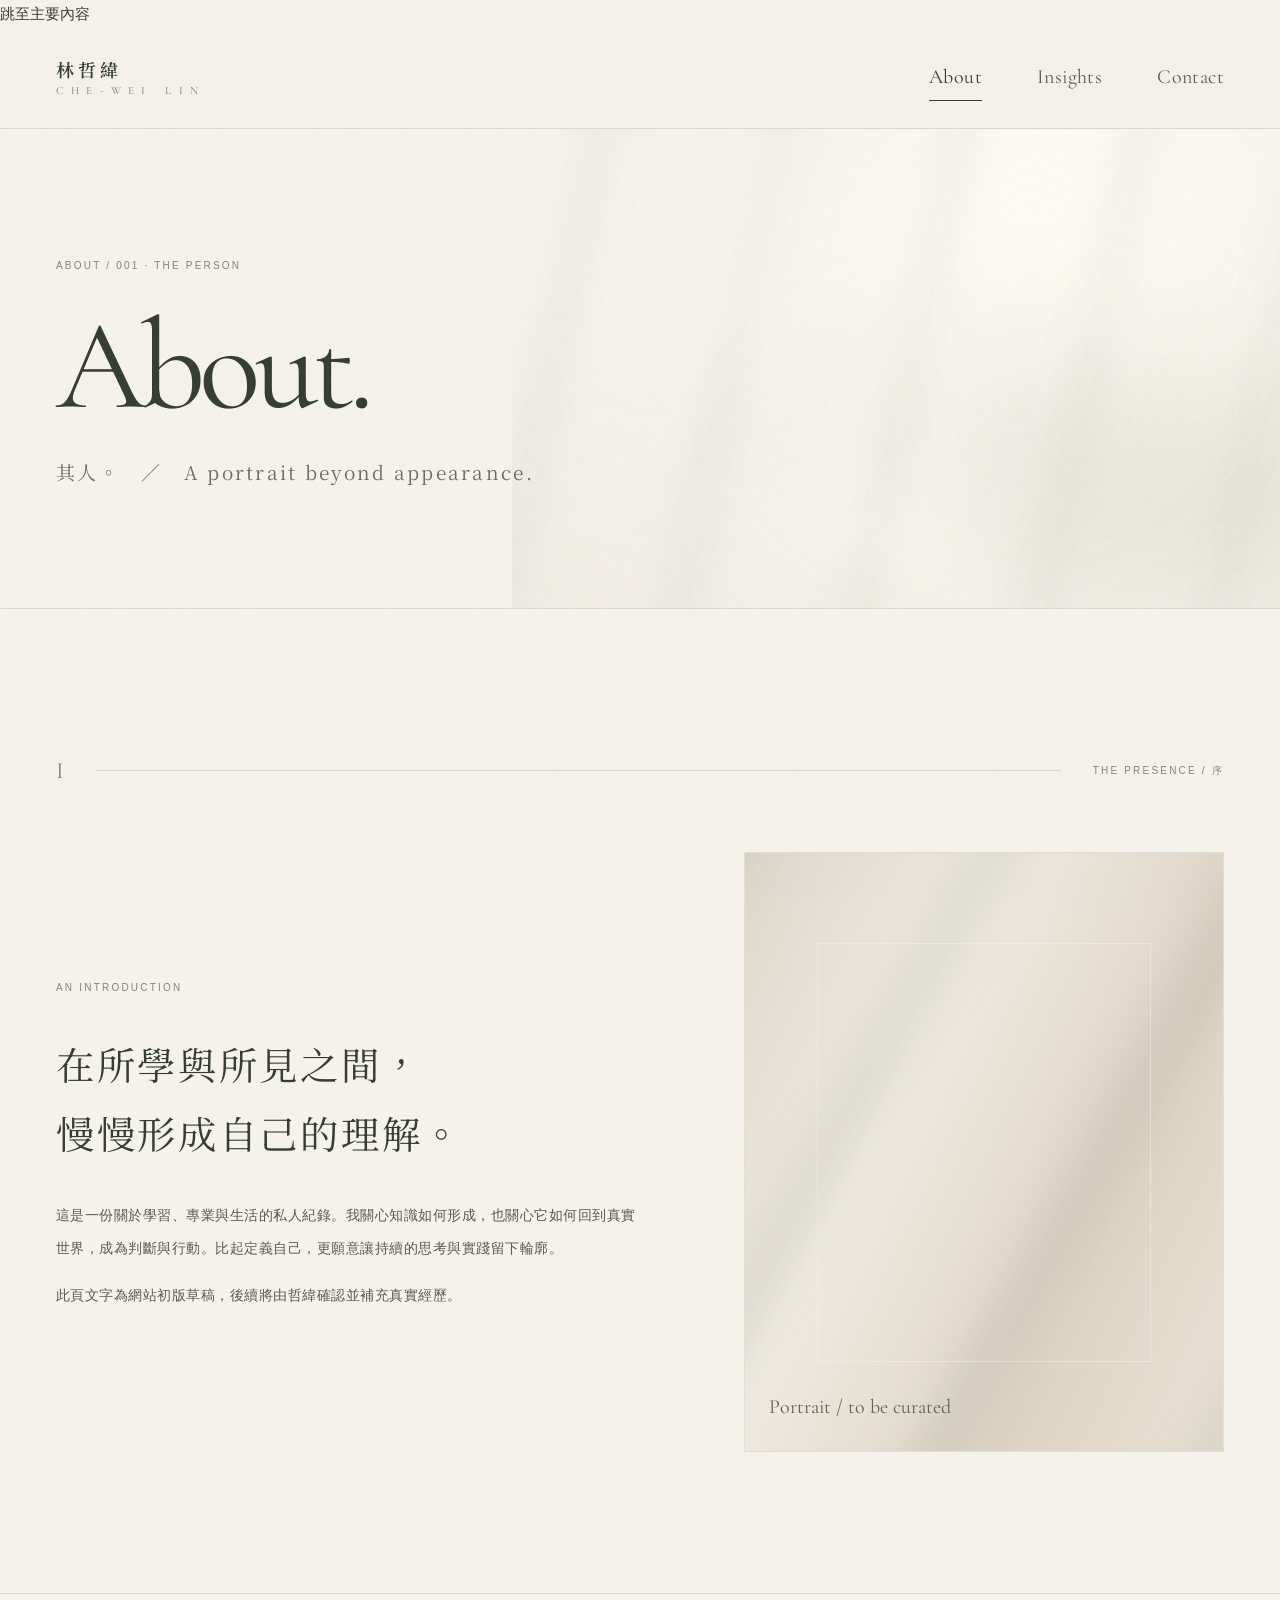
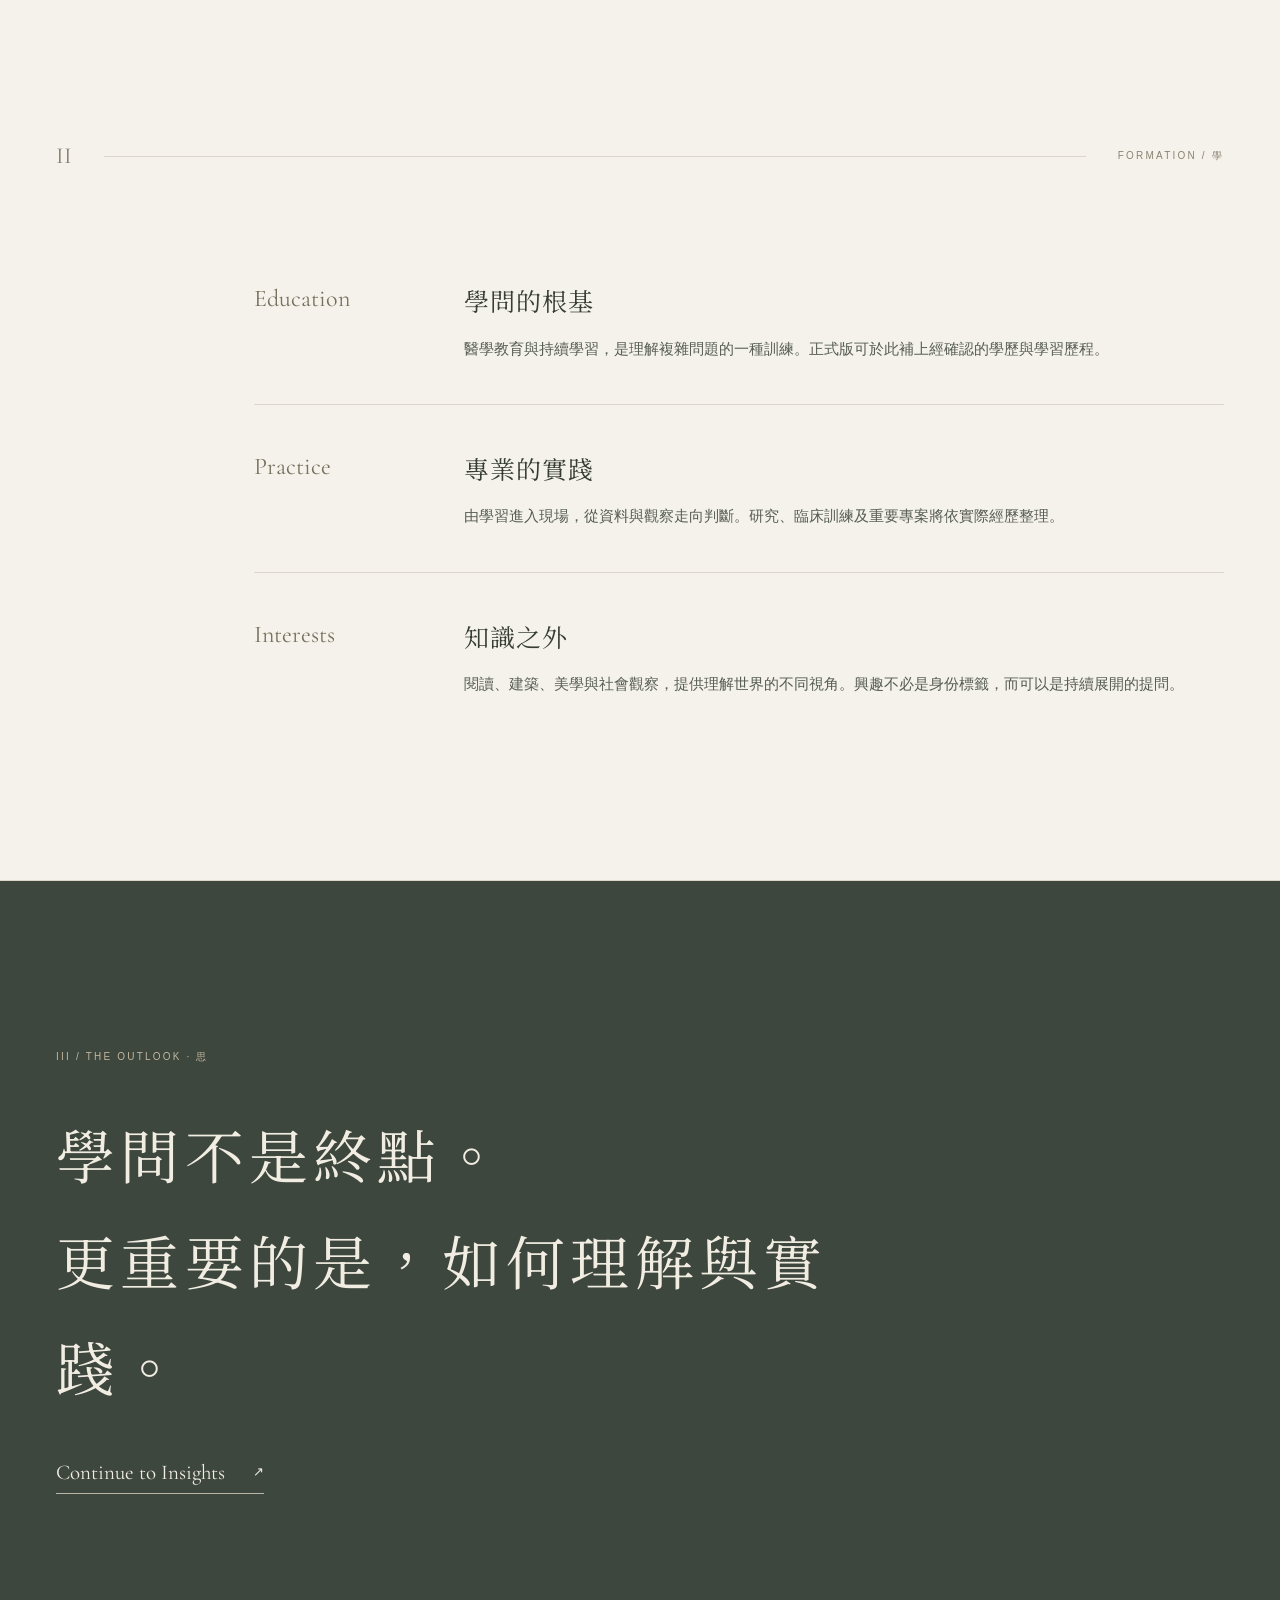
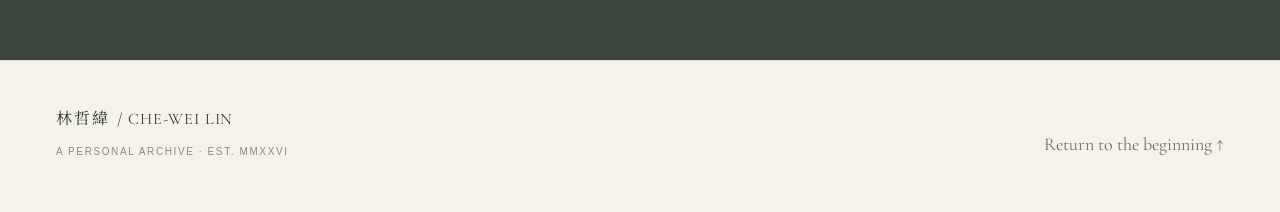
==== about/index.html @ 42df9b9b "feat: add about/index.html page" ====
<!doctype html>
<html lang="zh-Hant">
<head>
  <meta charset="utf-8">
  <meta name="viewport" content="width=device-width, initial-scale=1">
  <meta name="theme-color" content="#f5f2eb">
  <meta name="description" content="關於哲緯——從學習與專業訓練、閱讀到持續形成的生活觀。">
  <title>About — 林哲緯 · CHE-WEI LIN</title>
  <link rel="icon" type="image/svg+xml" href="../assets/favicon.svg">
  <link rel="preconnect" href="https://fonts.googleapis.com">
  <link rel="preconnect" href="https://fonts.gstatic.com" crossorigin>
  <link href="https://fonts.googleapis.com/css2?family=Cormorant+Garamond:wght@400;500;600&family=Noto+Serif+TC:wght@400;500;600&display=swap" rel="stylesheet">
  <link rel="stylesheet" href="../assets/style.css">
  <script src="../assets/site.js" defer></script>
</head>
<body>
  <a class="skip-link" href="#main">跳至主要內容</a>
  <header class="site-header">
    <div class="container header-inner">
      <a class="brand" href="../" aria-label="林哲緯，返回首頁">
        <span class="brand-cn">林哲緯</span>
        <span class="brand-en">C H E - W E I　 L I N</span>
      </a>
      <nav class="main-nav" aria-label="主導覽">
        <a href="../about/" aria-current="page">About</a>
        <a href="../insights/" >Insights</a>
        <a href="../contact/" >Contact</a>
      </nav>
    </div>
  </header>
  <main id="main">
<section class="inner-hero" aria-labelledby="about-title">
  <div class="light-installation" aria-hidden="true"><span class="light-ribbon"></span><span class="light-depth"></span></div>
  <div class="container reveal">
    <p class="eyebrow">ABOUT / 001 · THE PERSON</p>
    <h1 id="about-title" class="page-title">About.</h1>
    <p class="page-subtitle">其人。　／　A portrait beyond appearance.</p>
  </div>
</section>
<section class="chapter">
  <div class="container">
    <div class="chapter-header"><span class="chapter-marker">I</span><div class="chapter-rule"></div><span class="eyebrow">THE PRESENCE / 序</span></div>
    <div class="split-story">
      <div class="prose-intro reveal">
        <p class="eyebrow">AN INTRODUCTION</p>
        <h2>在所學與所見之間，<br>慢慢形成自己的理解。</h2>
        <p class="body-copy">這是一份關於學習、專業與生活的私人紀錄。我關心知識如何形成，也關心它如何回到真實世界，成為判斷與行動。比起定義自己，更願意讓持續的思考與實踐留下輪廓。</p>
        <p class="body-copy">此頁文字為網站初版草稿，後續將由哲緯確認並補充真實經歷。</p>
      </div>
      <div class="portrait-panel reveal" role="img" aria-label="以柔和斜光構成的抽象空間；預留真實人物攝影位置">
        <span class="portrait-note">Portrait / to be curated</span>
      </div>
    </div>
  </div>
</section>
<section class="chapter">
  <div class="container">
    <div class="chapter-header"><span class="chapter-marker">II</span><div class="chapter-rule"></div><span class="eyebrow">FORMATION / 學</span></div>
    <div class="timeline">
      <div class="timeline-item reveal"><div class="timeline-kind">Education</div><div class="timeline-copy"><h3>學問的根基</h3><p>醫學教育與持續學習，是理解複雜問題的一種訓練。正式版可於此補上經確認的學歷與學習歷程。</p></div></div>
      <div class="timeline-item reveal"><div class="timeline-kind">Practice</div><div class="timeline-copy"><h3>專業的實踐</h3><p>由學習進入現場，從資料與觀察走向判斷。研究、臨床訓練及重要專案將依實際經歷整理。</p></div></div>
      <div class="timeline-item reveal"><div class="timeline-kind">Interests</div><div class="timeline-copy"><h3>知識之外</h3><p>閱讀、建築、美學與社會觀察，提供理解世界的不同視角。興趣不必是身份標籤，而可以是持續展開的提問。</p></div></div>
    </div>
  </div>
</section>
<section class="ink-section">
  <div class="container reveal">
    <p class="eyebrow">III / THE OUTLOOK · 思</p>
    <h2>學問不是終點。<br>更重要的是，如何理解與實踐。</h2>
    <a class="text-link" href="../insights/"><span>Continue to Insights</span><span class="arrow" aria-hidden="true">↗</span></a>
  </div>
</section>
</main>
  <footer class="site-footer">
    <div class="container footer-inner">
      <div><div class="footer-sign">林哲緯 <span style="font-family:var(--latin);font-weight:400;letter-spacing:.06em">/ CHE-WEI LIN</span></div>
      <div class="footer-small">A PERSONAL ARCHIVE · EST. MMXXVI</div></div>
      <a class="footer-top" href="#main">Return to the beginning ↑</a>
    </div>
  </footer>
</body>
</html>
---- assets/style.css ----
:root{
  --paper:#f5f2eb;--paper-deep:#ebe6dc;--light:#fffdf7;--ink:#353d35;
  --ink-soft:#565d51;--muted:#8d887a;--latte:#c6aa8e;--incense:#aa9a81;
  --rule:#dcd5c9;--serif:"Noto Serif TC","Songti TC","PMingLiU",serif;
  --latin:"Cormorant Garamond",Georgia,serif;--sans:"Inter","Noto Sans TC",-apple-system,BlinkMacSystemFont,sans-serif;
}
*,*::before,*::after{box-sizing:border-box}
html{scroll-behavior:smooth}
body{margin:0;background:var(--paper);color:var(--ink);font-family:var(--sans);font-size:15px;line-height:1.85;-webkit-font-smoothing:antialiased}
body::before{content:"";position:fixed;inset:0;pointer-events:none;z-index:40;opacity:.17;background-image:url("data:image/svg+xml,%3Csvg viewBox='0 0 180 180' xmlns='http://www.w3.org/2000/svg'%3E%3Cfilter id='n'%3E%3CfeTurbulence type='fractalNoise' baseFrequency='.65' numOctaves='3' stitchTiles='stitch'/%3E%3C/filter%3E%3Crect width='100%25' height='100%25' filter='url(%23n)' opacity='.09'/%3E%3C/svg%3E")}
::selection{background:#cfc5b1;color:#34382f}
a{color:inherit;text-decoration:none}
button,input{font:inherit}
button{cursor:pointer}
:focus-visible{outline:2px solid #8e876f;outline-offset:5px}
.container{width:min(100% - 112px,1320px);margin-inline:auto}
.container--reading{width:min(100% - 56px,740px);margin-inline:auto}
.site-header{position:relative;z-index:30;background:rgba(245,242,235,.87);border-bottom:1px solid rgba(185,177,160,.42)}
.header-inner{min-height:100px;display:flex;align-items:center;justify-content:space-between;gap:30px}
.brand{display:inline-flex;flex-direction:column;gap:0;line-height:1.4;white-space:nowrap}
.brand-cn{font-family:var(--serif);font-weight:600;font-size:18px;letter-spacing:.23em}
.brand-en{font-family:var(--latin);font-weight:500;font-size:11px;letter-spacing:.19em;color:var(--muted)}
.main-nav{display:flex;align-items:center;gap:clamp(24px,4.3vw,68px)}
.main-nav a{position:relative;font-family:var(--latin);font-size:20px;letter-spacing:.02em;color:var(--ink-soft);transition:color .3s}
.main-nav a::after{content:"";position:absolute;bottom:-5px;left:0;width:100%;height:1px;background:var(--ink);transform:scaleX(0);transform-origin:left;transition:transform .36s ease}
.main-nav a:hover,.main-nav a[aria-current="page"]{color:var(--ink)}
.main-nav a:hover::after,.main-nav a[aria-current="page"]::after{transform:scaleX(1)}
.eyebrow{margin:0;color:#8a8373;font-size:10px;font-weight:500;letter-spacing:.22em;line-height:1.8;text-transform:uppercase}
.serif{font-family:var(--serif);font-weight:400}
.latin{font-family:var(--latin);font-weight:400}
.display-title{font-family:var(--serif);font-weight:400;line-height:1.48;letter-spacing:.085em;font-size:clamp(38px,5.15vw,81px);margin:0}
.page-title{font-family:var(--latin);font-weight:400;line-height:1.04;font-size:clamp(76px,10vw,168px);letter-spacing:-.045em;margin:0}
.lede{font-family:var(--serif);font-size:clamp(17px,1.55vw,23px);line-height:2.15;letter-spacing:.065em;color:var(--ink-soft)}
.body-copy{font-size:14px;line-height:2.35;color:var(--ink-soft);letter-spacing:.035em}
.muted{color:var(--muted)}
.fine-line{width:58px;height:1px;background:#aea690}
.text-link{display:inline-flex;align-items:center;gap:28px;padding-bottom:7px;border-bottom:1px solid #a8a18e;font-family:var(--latin);font-size:21px;line-height:1.3;transition:gap .35s,color .35s}
.text-link:hover{gap:39px;color:#6a6e56}
.text-link .arrow{font-family:var(--sans);font-size:13px}
.light-installation{position:absolute;overflow:hidden;pointer-events:none;isolation:isolate}
.light-installation::before{content:"";position:absolute;inset:-40%;background:radial-gradient(ellipse at 63% 37%,rgba(255,253,244,.96),transparent 37%),radial-gradient(ellipse at 78% 62%,rgba(188,178,157,.31),transparent 37%),radial-gradient(ellipse at 19% 92%,rgba(218,207,191,.29),transparent 40%);filter:blur(23px);animation:light-breathe 16s ease-in-out infinite alternate}
.light-installation::after{content:"";position:absolute;inset:-50% -10%;background:repeating-linear-gradient(112deg,transparent 0 74px,rgba(106,106,91,.075) 75px 110px,transparent 112px 176px);filter:blur(18px);transform:rotate(-10deg);animation:shadow-drift 20s ease-in-out infinite alternate}
.light-ribbon{position:absolute;display:block;width:80%;height:120%;left:25%;top:-20%;transform:rotate(23deg);background:linear-gradient(90deg,transparent 18%,rgba(255,255,246,.82) 42%,rgba(255,251,239,.06) 73%,transparent);filter:blur(32px);animation:ribbon-wander 14s ease-in-out infinite alternate}
.light-depth{position:absolute;inset:20% -10% -5% 20%;border-radius:50%;background:radial-gradient(ellipse,rgba(149,148,132,.14),transparent 62%);filter:blur(29px)}
@keyframes light-breathe{from{transform:translate(-2%,-1%) scale(1)}to{transform:translate(3%,2%) scale(1.09)}}
@keyframes shadow-drift{from{transform:translateX(-4%) rotate(-10deg)}to{transform:translateX(5%) rotate(-8deg)}}
@keyframes ribbon-wander{from{transform:translate(-4%,0) rotate(23deg)}to{transform:translate(5%,3%) rotate(20deg)}}
.hero-home{position:relative;isolation:isolate;min-height:min(860px,calc(100svh - 100px));display:flex;align-items:center;overflow:hidden}
.hero-home .light-installation{inset:0 -9% 0 34%;z-index:-1;opacity:.88}
.hero-inner{width:100%;padding-top:105px;padding-bottom:115px;position:relative}
.hero-content{max-width:850px;position:relative;z-index:3}
.hero-eyebrow{margin-bottom:46px}
.hero-desc{margin:36px 0 51px;max-width:490px}
.hero-latin{font-family:var(--latin);color:#7c7565;font-size:clamp(26px,3vw,44px);line-height:1.25;margin:0}
.hero-floor{position:absolute;bottom:43px;left:0;right:0;display:flex;align-items:center;justify-content:space-between;gap:20px}
.floor-label{font-size:10px;letter-spacing:.23em;color:var(--muted)}
.scroll-hint{display:flex;align-items:center;gap:15px;font-family:var(--latin);font-size:17px;color:#837c70}
.scroll-hint span:last-child{font-family:var(--sans);font-size:14px}
.editorial-section{padding:clamp(110px,13vw,230px) 0;border-top:1px solid var(--rule)}
.editorial-grid{display:grid;grid-template-columns:minmax(160px,.65fr) minmax(0,1.5fr);gap:clamp(35px,8vw,150px)}
.section-index{padding-top:12px;font-family:var(--latin);font-size:20px;color:#938a7a}
.section-index small{display:block;font-family:var(--sans);font-size:10px;letter-spacing:.2em;margin-top:8px}
.section-title{font-family:var(--serif);font-size:clamp(30px,3.7vw,52px);font-weight:400;letter-spacing:.08em;line-height:1.65;margin:0 0 40px}
.intro-block{max-width:700px}
.intro-block .body-copy{max-width:590px}
.intro-block .text-link{margin-top:36px}
.section-heading-row{display:flex;align-items:end;justify-content:space-between;gap:20px;margin-bottom:55px}
.section-heading-row h2{font-family:var(--latin);font-weight:400;font-size:clamp(58px,6.5vw,96px);line-height:1;margin:5px 0 0;letter-spacing:-.025em}
.entry-list{border-top:1px solid var(--rule)}
.entry-row{display:grid;grid-template-columns:90px minmax(0,1fr) 145px 24px;align-items:center;gap:24px;padding:40px 0;border-bottom:1px solid var(--rule);transition:padding .3s ease}
.entry-row:hover{padding-left:11px;padding-right:8px}
.entry-no{font-family:var(--latin);font-size:22px;color:#8a8372}
.entry-title{font-family:var(--serif);font-size:clamp(20px,2.35vw,32px);font-weight:400;line-height:1.7;letter-spacing:.05em}
.entry-summary{color:#827d72;font-size:12px;margin:7px 0 0}
.entry-meta{font-family:var(--latin);font-size:18px;color:#897f70}
.entry-icon{font-size:18px;color:#918876}
.entry-row[hidden]{display:none}
.site-footer{border-top:1px solid var(--rule);padding:42px 0 50px}
.footer-inner{display:flex;align-items:end;justify-content:space-between;gap:24px}
.footer-sign{font-family:var(--serif);font-size:16px;letter-spacing:.14em}
.footer-small{margin-top:8px;color:var(--muted);font-size:10px;letter-spacing:.16em}
.footer-top{font-family:var(--latin);font-size:18px;color:#746d61}
.inner-hero{position:relative;min-height:480px;display:flex;align-items:center;overflow:hidden;border-bottom:1px solid var(--rule)}
.inner-hero .light-installation{inset:0 0 0 40%;opacity:.72;z-index:0}
.inner-hero .container{position:relative;z-index:1;padding-top:110px;padding-bottom:100px}
.inner-hero .eyebrow{margin-bottom:25px}
.inner-hero .page-subtitle{font-family:var(--serif);font-size:19px;color:#6b6c60;letter-spacing:.12em;margin:21px 0 0}
.split-story{display:grid;grid-template-columns:1fr .82fr;gap:clamp(50px,8vw,140px);align-items:center}
.prose-intro{max-width:590px}
.prose-intro h2{font-family:var(--serif);font-weight:400;font-size:clamp(27px,3vw,43px);line-height:1.8;letter-spacing:.07em}
.portrait-panel{position:relative;aspect-ratio:4/5;overflow:hidden;border:1px solid #e4ddd2;background:linear-gradient(115deg,#ddd6ca,#efeae1 34%,#ddd3c3 70%,#e9e1d4)}
.portrait-panel::before{content:"";position:absolute;inset:-25%;background:repeating-linear-gradient(114deg,transparent 0 100px,rgba(95,103,90,.11) 116px 144px,transparent 166px 242px);filter:blur(19px);transform:rotate(5deg)}
.portrait-panel::after{content:"";position:absolute;inset:15%;border:1px solid rgba(247,244,234,.42)}
.portrait-note{position:absolute;bottom:25px;left:24px;color:#655f53;font-family:var(--latin);font-size:20px;z-index:2}
.chapter{padding:clamp(100px,11vw,190px) 0;border-bottom:1px solid var(--rule)}
.chapter-header{display:flex;align-items:center;gap:32px;margin-bottom:60px}
.chapter-marker{font-family:var(--latin);font-size:23px;color:#857d6e}
.chapter-rule{flex:1;height:1px;background:var(--rule)}
.chapter-header .eyebrow{text-align:right}
.timeline{max-width:970px;margin-left:auto}
.timeline-item{display:grid;grid-template-columns:175px 1fr;gap:35px;border-top:1px solid var(--rule);padding:40px 0}
.timeline-item:first-child{border-top:0}
.timeline-kind{font-family:var(--latin);font-size:24px;color:#77715f}
.timeline-copy h3{font-family:var(--serif);font-weight:400;font-size:25px;margin:0 0 9px;letter-spacing:.04em}
.timeline-copy p{color:var(--ink-soft);line-height:2.1;margin:0}
.ink-section{background:#3e473e;color:#f1ede2;padding:clamp(110px,13vw,200px) 0}
.ink-section .eyebrow{color:#c1b69e}
.ink-section h2{max-width:800px;font-family:var(--serif);font-weight:400;font-size:clamp(30px,4.6vw,65px);line-height:1.8;letter-spacing:.09em;margin:35px 0 40px}
.ink-section .text-link{border-color:#bbb7a7}
.works-head{padding:105px 0 70px}
.category-tabs{display:flex;flex-wrap:wrap;gap:12px;margin-top:65px}
.category-tab{border:1px solid #c9c0af;border-radius:30px;background:transparent;color:#706c60;padding:7px 18px;font-family:var(--latin);font-size:18px;transition:background .25s,color .25s}
.category-tab:hover,.category-tab[aria-pressed="true"]{background:var(--ink);color:#f7f3e9;border-color:var(--ink)}
.archive-list{padding-bottom:170px}
.archive-empty{padding:35px 0;color:var(--muted);font-size:13px}
.article-hero{padding:105px 0 80px;border-bottom:1px solid var(--rule)}
.article-hero h1{font-family:var(--serif);font-weight:400;font-size:clamp(37px,5vw,66px);line-height:1.6;letter-spacing:.08em;margin:35px 0 25px}
.article-meta{font-family:var(--latin);font-size:19px;color:#8a8174;display:flex;flex-wrap:wrap;gap:30px}
.article-text{padding:85px 0 145px;font-family:var(--serif);font-size:18px;line-height:2.45;letter-spacing:.045em}
.article-text p{margin:0 0 2.25em}
.article-text h2{font-size:26px;font-weight:500;margin:2.7em 0 1em}
.demo-note{margin:0 0 48px;padding:18px 20px;border-left:2px solid #a79c85;background:#ede8dc;color:#6d675b;font-family:var(--sans);font-size:13px;line-height:1.9}
.contact-layout{min-height:calc(100svh - 220px);display:grid;grid-template-columns:1fr 1fr;align-items:center;gap:10vw;padding:115px 0 150px}
.contact-copy h1{font-family:var(--latin);font-size:clamp(78px,10vw,156px);font-weight:400;line-height:1.05;margin:25px 0 30px}
.contact-detail{border-top:1px solid var(--rule);padding:26px 0}
.contact-detail:last-child{border-bottom:1px solid var(--rule)}
.contact-detail .item-title{font-family:var(--latin);font-size:26px;margin:0 0 6px}
.contact-detail p{font-size:13px;color:var(--muted);margin:0}
.reveal{opacity:0;transform:translateY(22px);transition:opacity .8s ease,transform .8s cubic-bezier(.2,.75,.25,1)}
.reveal.is-visible{opacity:1;transform:none}
@media(max-width:850px){
 .container{width:min(100% - 48px,1320px)}
 .header-inner{min-height:86px}
 .brand-cn{font-size:16px}
 .brand-en{font-size:9px}
 .main-nav{gap:19px}
 .main-nav a{font-size:18px}
 .hero-home{min-height:calc(100svh - 86px)}
 .hero-home .light-installation{inset:2% -27% 12% 10%;opacity:.54}
 .hero-inner{padding-top:120px;padding-bottom:130px}
 .editorial-grid{grid-template-columns:1fr;gap:35px}
 .entry-row{grid-template-columns:45px minmax(0,1fr) 24px;gap:12px}
 .entry-meta{display:none}
 .split-story{grid-template-columns:1fr;gap:65px}
 .portrait-panel{max-width:420px;margin-left:auto;width:75%}
 .contact-layout{grid-template-columns:1fr;gap:70px}
 .inner-hero{min-height:410px}
}
@media(max-width:520px){
 .container{width:calc(100% - 38px)}
 .header-inner{min-height:82px;gap:12px}
 .brand-cn{font-size:15px}
 .brand-en{font-size:8px;letter-spacing:.09em}
 .main-nav{gap:12px}
 .main-nav a{font-size:16px}
 .hero-inner{padding-top:60px;padding-bottom:145px}
 .hero-eyebrow{margin-bottom:28px}
 .display-title{font-size:clamp(37px,9.4vw,55px);line-height:1.7}
 .hero-desc{margin:25px 0 35px}
 .hero-latin{font-size:27px}
 .hero-floor{bottom:28px}
 .floor-label{max-width:180px;font-size:8px}
 .editorial-section{padding:105px 0}
 .section-heading-row{align-items:start;flex-direction:column;gap:20px}
 .entry-row{padding:30px 0}
 .entry-title{font-size:19px}
 .entry-summary{font-size:11px}
 .footer-inner{align-items:start;flex-direction:column}
 .inner-hero .container{padding-top:95px;padding-bottom:95px}
 .inner-hero{min-height:360px}
 .page-title{font-size:83px}
 .timeline-item{grid-template-columns:1fr;gap:8px}
 .timeline-kind{font-size:22px}
 .chapter{padding:95px 0}
 .chapter-header{gap:18px}
 .portrait-panel{width:84%}
 .works-head{padding:80px 0 55px}
 .archive-list{padding-bottom:90px}
 .article-text{font-size:16px}
 .contact-layout{padding:90px 0 100px}
 .contact-copy h1{font-size:80px}
}
@media(prefers-reduced-motion:reduce){
 html{scroll-behavior:auto}
 *,*::before,*::after{animation-duration:.01ms!important;animation-iteration-count:1!important;transition-duration:.01ms!important}
 .reveal{opacity:1;transform:none}
}
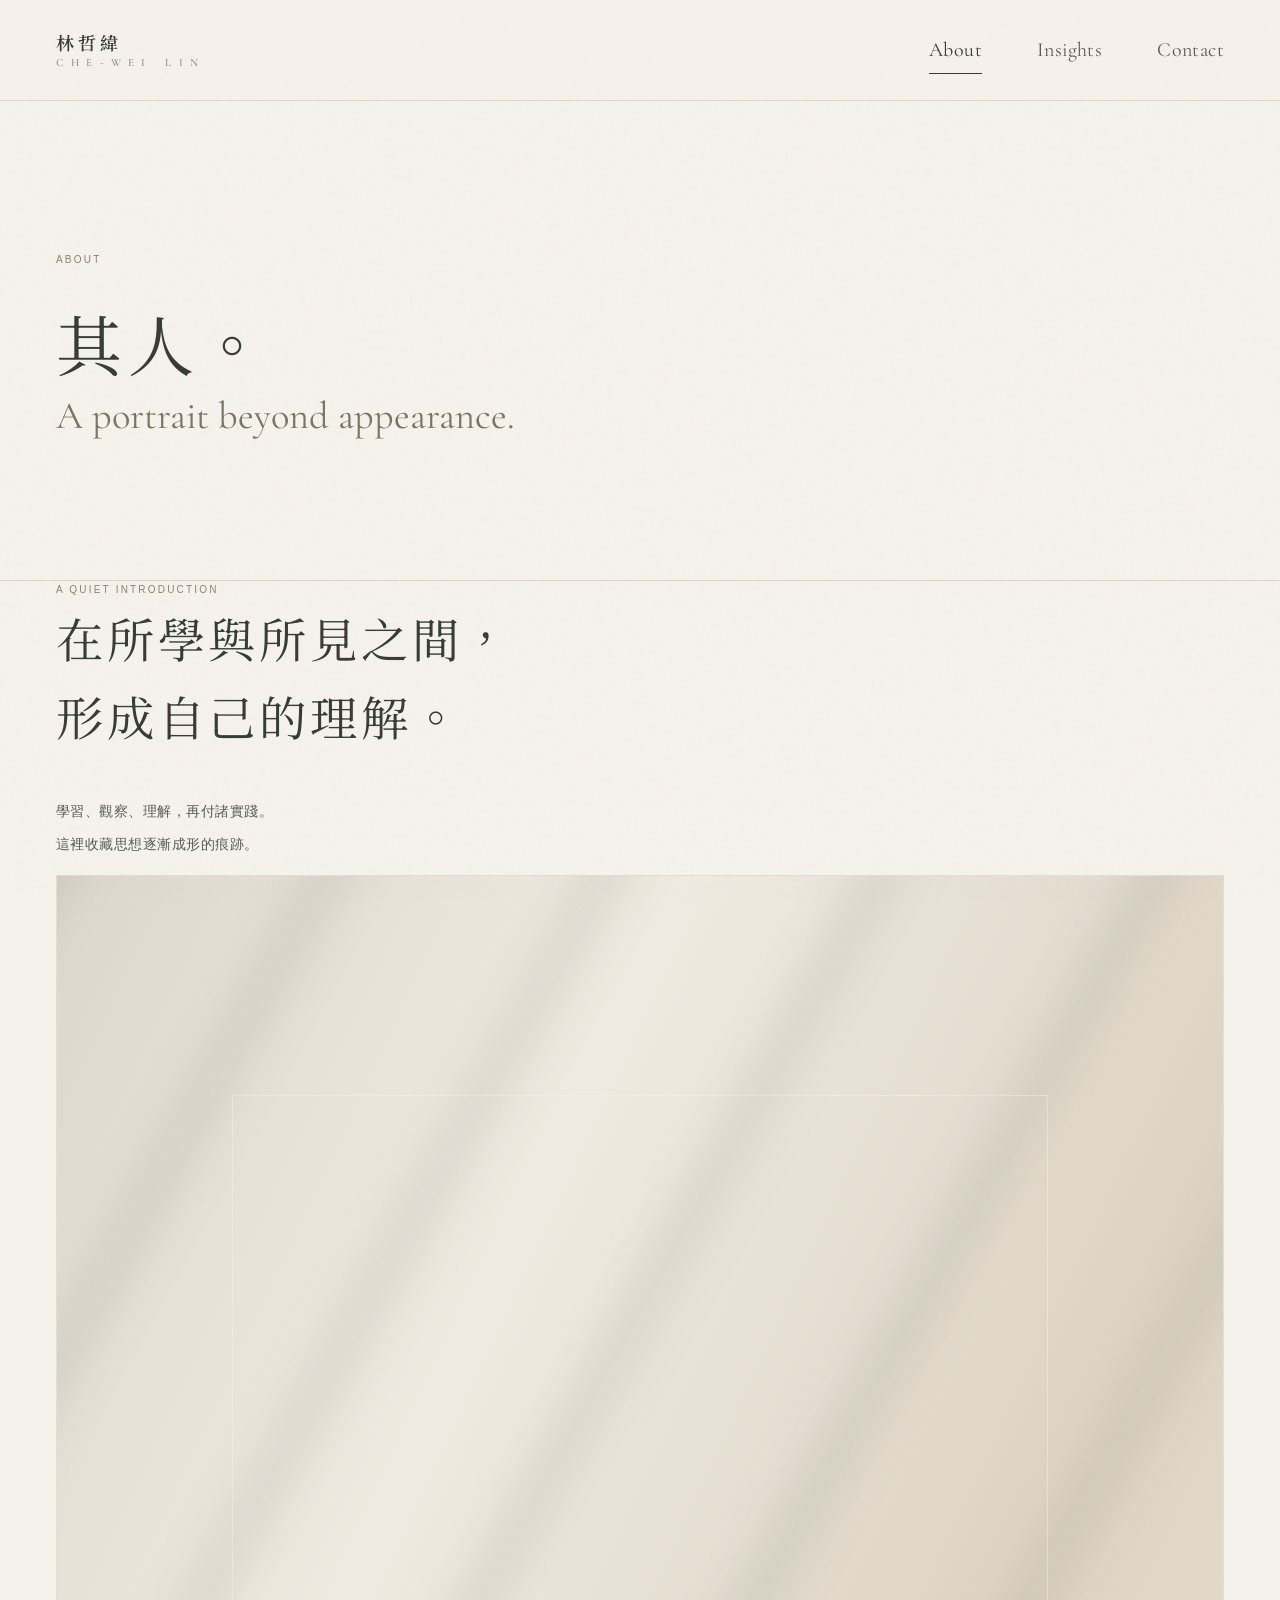
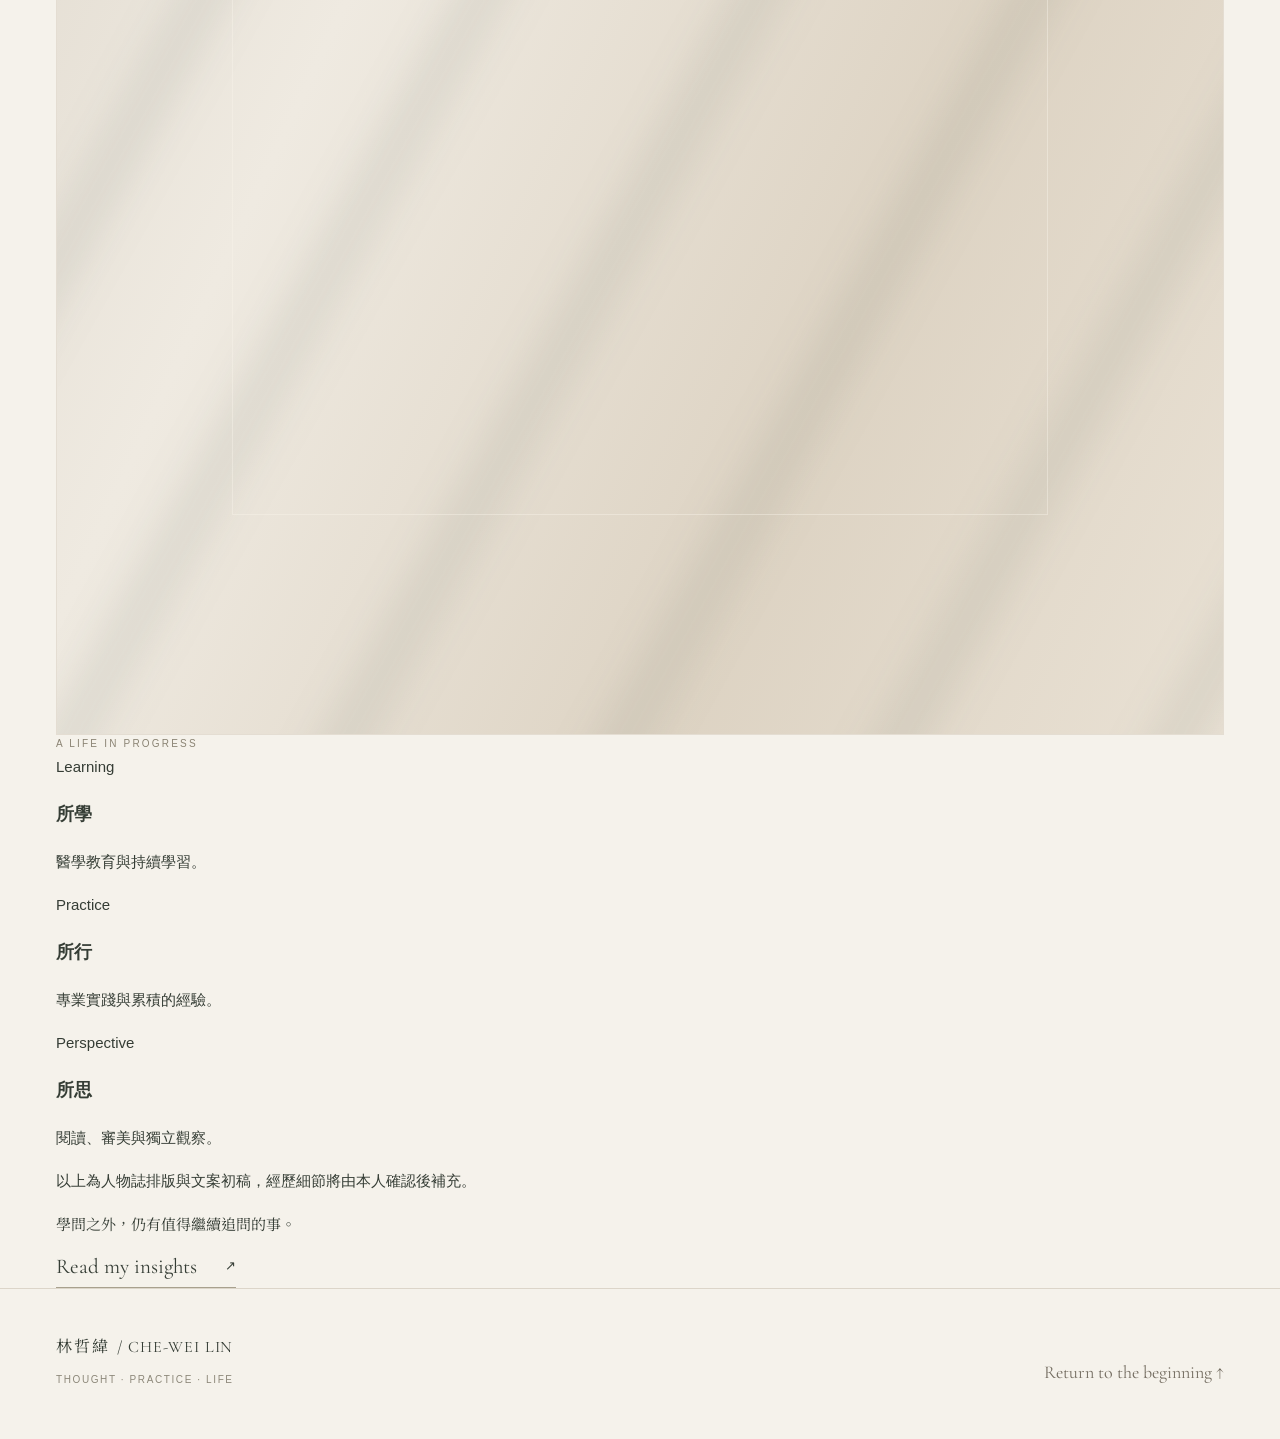
==== commit 6c9d26c6: "design: simplify about/index.html and give space to light" ====
--- a/about/index.html
+++ b/about/index.html
@@ -29,52 +29,46 @@
     </div>
   </header>
   <main id="main">
-<section class="inner-hero" aria-labelledby="about-title">
-  <div class="light-installation" aria-hidden="true"><span class="light-ribbon"></span><span class="light-depth"></span></div>
+<section class="inner-hero inner-hero-v2 about-v2" aria-labelledby="about-title">
+  <div class="spatial-art" aria-hidden="true"><span class="spatial-dawn"></span><span class="spatial-veil spatial-veil--back"></span><span class="spatial-plane"></span><span class="spatial-veil spatial-veil--front"></span><span class="spatial-gold"></span><span class="spatial-haze"></span></div>
   <div class="container reveal">
-    <p class="eyebrow">ABOUT / 001 · THE PERSON</p>
-    <h1 id="about-title" class="page-title">About.</h1>
-    <p class="page-subtitle">其人。　／　A portrait beyond appearance.</p>
+    <p class="eyebrow">ABOUT</p>
+    <h1 id="about-title" class="display-title">其人。</h1>
+    <p class="hero-latin">A portrait beyond appearance.</p>
   </div>
 </section>
-<section class="chapter">
-  <div class="container">
-    <div class="chapter-header"><span class="chapter-marker">I</span><div class="chapter-rule"></div><span class="eyebrow">THE PRESENCE / 序</span></div>
-    <div class="split-story">
-      <div class="prose-intro reveal">
-        <p class="eyebrow">AN INTRODUCTION</p>
-        <h2>在所學與所見之間，<br>慢慢形成自己的理解。</h2>
-        <p class="body-copy">這是一份關於學習、專業與生活的私人紀錄。我關心知識如何形成，也關心它如何回到真實世界，成為判斷與行動。比起定義自己，更願意讓持續的思考與實踐留下輪廓。</p>
-        <p class="body-copy">此頁文字為網站初版草稿，後續將由哲緯確認並補充真實經歷。</p>
-      </div>
-      <div class="portrait-panel reveal" role="img" aria-label="以柔和斜光構成的抽象空間；預留真實人物攝影位置">
-        <span class="portrait-note">Portrait / to be curated</span>
-      </div>
+<section class="about-silence">
+  <div class="container about-silence-grid">
+    <div class="about-writing reveal">
+      <p class="eyebrow">A QUIET INTRODUCTION</p>
+      <h2 class="section-title">在所學與所見之間，<br>形成自己的理解。</h2>
+      <p class="body-copy">學習、觀察、理解，再付諸實踐。<br>這裡收藏思想逐漸成形的痕跡。</p>
     </div>
+    <div class="portrait-panel portrait-v2 reveal" role="img" aria-label="柔和斜光中的抽象留白；預留哲緯真實人物攝影位置"></div>
   </div>
 </section>
-<section class="chapter">
+<section class="about-formation">
   <div class="container">
-    <div class="chapter-header"><span class="chapter-marker">II</span><div class="chapter-rule"></div><span class="eyebrow">FORMATION / 學</span></div>
-    <div class="timeline">
-      <div class="timeline-item reveal"><div class="timeline-kind">Education</div><div class="timeline-copy"><h3>學問的根基</h3><p>醫學教育與持續學習，是理解複雜問題的一種訓練。正式版可於此補上經確認的學歷與學習歷程。</p></div></div>
-      <div class="timeline-item reveal"><div class="timeline-kind">Practice</div><div class="timeline-copy"><h3>專業的實踐</h3><p>由學習進入現場，從資料與觀察走向判斷。研究、臨床訓練及重要專案將依實際經歷整理。</p></div></div>
-      <div class="timeline-item reveal"><div class="timeline-kind">Interests</div><div class="timeline-copy"><h3>知識之外</h3><p>閱讀、建築、美學與社會觀察，提供理解世界的不同視角。興趣不必是身份標籤，而可以是持續展開的提問。</p></div></div>
+    <p class="eyebrow reveal">A LIFE IN PROGRESS</p>
+    <div class="formation-grid">
+      <div class="formation-item reveal"><span class="formation-en">Learning</span><h3>所學</h3><p>醫學教育與持續學習。</p></div>
+      <div class="formation-item reveal"><span class="formation-en">Practice</span><h3>所行</h3><p>專業實踐與累積的經驗。</p></div>
+      <div class="formation-item reveal"><span class="formation-en">Perspective</span><h3>所思</h3><p>閱讀、審美與獨立觀察。</p></div>
     </div>
+    <p class="about-draft">以上為人物誌排版與文案初稿，經歷細節將由本人確認後補充。</p>
   </div>
 </section>
-<section class="ink-section">
-  <div class="container reveal">
-    <p class="eyebrow">III / THE OUTLOOK · 思</p>
-    <h2>學問不是終點。<br>更重要的是，如何理解與實踐。</h2>
-    <a class="text-link" href="../insights/"><span>Continue to Insights</span><span class="arrow" aria-hidden="true">↗</span></a>
+<section class="about-close">
+  <div class="container about-close-inner reveal">
+    <p class="serif">學問之外，仍有值得繼續追問的事。</p>
+    <a class="text-link" href="../insights/"><span>Read my insights</span><span class="arrow" aria-hidden="true">↗</span></a>
   </div>
 </section>
 </main>
   <footer class="site-footer">
     <div class="container footer-inner">
       <div><div class="footer-sign">林哲緯 <span style="font-family:var(--latin);font-weight:400;letter-spacing:.06em">/ CHE-WEI LIN</span></div>
-      <div class="footer-small">A PERSONAL ARCHIVE · EST. MMXXVI</div></div>
+      <div class="footer-small">THOUGHT · PRACTICE · LIFE</div></div>
       <a class="footer-top" href="#main">Return to the beginning ↑</a>
     </div>
   </footer>
--- a/assets/style.css
+++ b/assets/style.css
@@ -127,8 +127,8 @@
 .contact-detail:last-child{border-bottom:1px solid var(--rule)}
 .contact-detail .item-title{font-family:var(--latin);font-size:26px;margin:0 0 6px}
 .contact-detail p{font-size:13px;color:var(--muted);margin:0}
-.reveal{opacity:0;transform:translateY(22px);transition:opacity .8s ease,transform .8s cubic-bezier(.2,.75,.25,1)}
-.reveal.is-visible{opacity:1;transform:none}
+.js-ready .reveal{opacity:0;transform:translateY(22px);transition:opacity .8s ease,transform .8s cubic-bezier(.2,.75,.25,1)}
+.js-ready .reveal.is-visible{opacity:1;transform:none}
 @media(max-width:850px){
  .container{width:min(100% - 48px,1320px)}
  .header-inner{min-height:86px}
@@ -184,5 +184,7 @@
 @media(prefers-reduced-motion:reduce){
  html{scroll-behavior:auto}
  *,*::before,*::after{animation-duration:.01ms!important;animation-iteration-count:1!important;transition-duration:.01ms!important}
- .reveal{opacity:1;transform:none}
+ .js-ready .reveal{opacity:1;transform:none}
 }
+
+.skip-link{position:fixed;left:12px;top:-100px;z-index:100;padding:10px 18px;background:#353d35;color:#fffdf7;font-size:13px;transition:top .2s}.skip-link:focus{top:12px}
